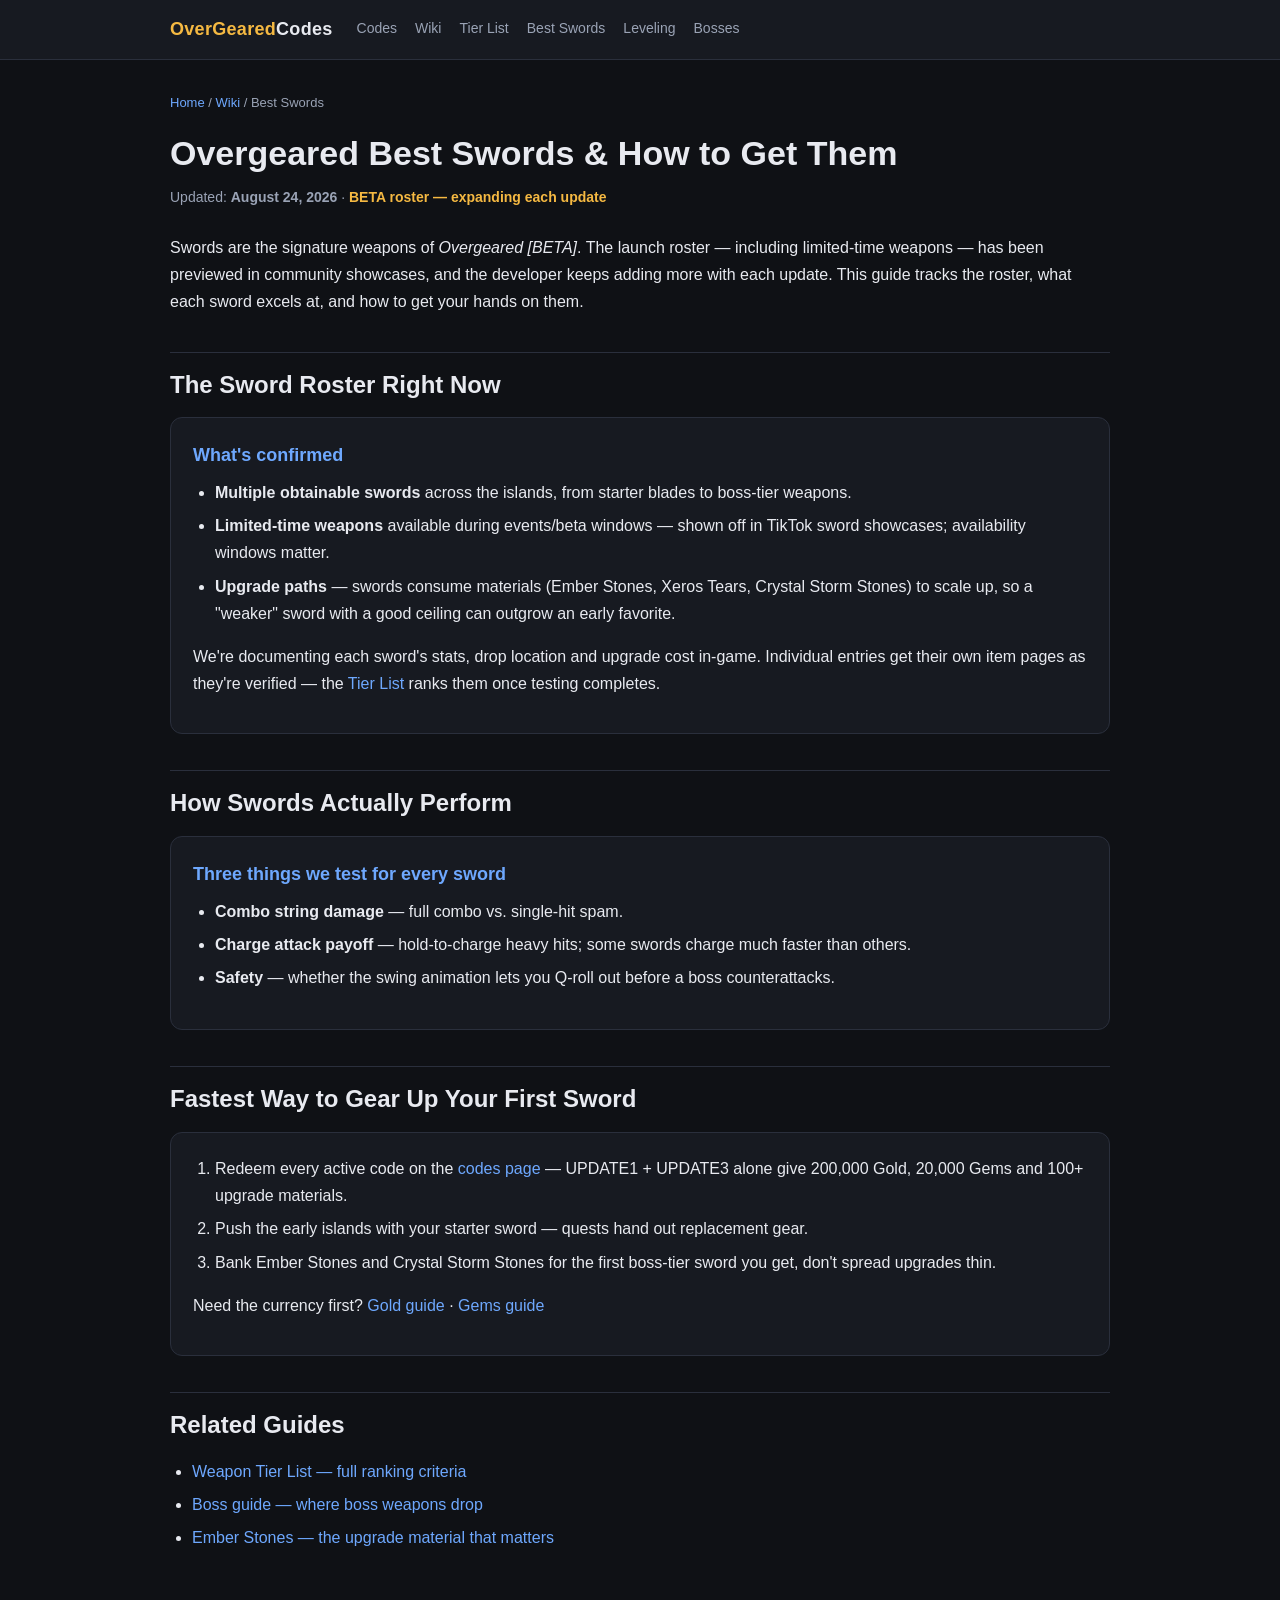
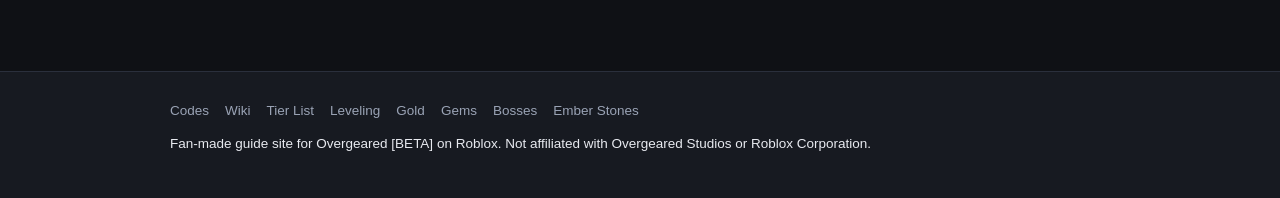
==== best-swords.html @ c85db1fd "overgeared codes site: 9 pages, seo optimized" ====
<!DOCTYPE html>
<html lang="en">
<head>
  <meta charset="UTF-8">
  <meta name="viewport" content="width=device-width, initial-scale=1.0">
  <title>Overgeared Best Swords &amp; How to Get Them (Roblox)</title>
  <meta name="description" content="Guide to the best swords in Overgeared on Roblox: the known weapon roster, limited weapons, what each sword is good at, and how to start collecting them during Beta.">
  <link rel="canonical" href="https://overgeared-site.vercel.app/best-swords.html">
  <link rel="stylesheet" href="style.css">
</head>
<body>
  <header class="site-header">
    <div class="header-inner">
      <a class="brand" href="./index.html">OverGeared<span>Codes</span></a>
      <nav class="nav">
        <a href="./index.html">Codes</a>
        <a href="./wiki.html">Wiki</a>
        <a href="./tier-list.html">Tier List</a>
        <a href="./best-swords.html">Best Swords</a>
        <a href="./leveling-guide.html">Leveling</a>
        <a href="./bosses.html">Bosses</a>
      </nav>
    </div>
  </header>

  <main>
    <p class="breadcrumb"><a href="./index.html">Home</a> / <a href="./wiki.html">Wiki</a> / Best Swords</p>
    <h1>Overgeared Best Swords &amp; How to Get Them</h1>
    <p class="meta-line">Updated: <strong>August 24, 2026</strong> · <span class="status-beta">BETA roster — expanding each update</span></p>

    <p>Swords are the signature weapons of <em>Overgeared [BETA]</em>. The launch roster — including limited-time weapons — has been previewed in community showcases, and the developer keeps adding more with each update. This guide tracks the roster, what each sword excels at, and how to get your hands on them.</p>

    <h2>The Sword Roster Right Now</h2>
    <div class="card">
      <h3>What's confirmed</h3>
      <ul>
        <li><strong>Multiple obtainable swords</strong> across the islands, from starter blades to boss-tier weapons.</li>
        <li><strong>Limited-time weapons</strong> available during events/beta windows — shown off in TikTok sword showcases; availability windows matter.</li>
        <li><strong>Upgrade paths</strong> — swords consume materials (Ember Stones, Xeros Tears, Crystal Storm Stones) to scale up, so a "weaker" sword with a good ceiling can outgrow an early favorite.</li>
      </ul>
      <p>We're documenting each sword's stats, drop location and upgrade cost in-game. Individual entries get their own item pages as they're verified — the <a href="./tier-list.html">Tier List</a> ranks them once testing completes.</p>
    </div>

    <h2>How Swords Actually Perform</h2>
    <div class="card">
      <h3>Three things we test for every sword</h3>
      <ul>
        <li><strong>Combo string damage</strong> — full combo vs. single-hit spam.</li>
        <li><strong>Charge attack payoff</strong> — hold-to-charge heavy hits; some swords charge much faster than others.</li>
        <li><strong>Safety</strong> — whether the swing animation lets you Q-roll out before a boss counterattacks.</li>
      </ul>
    </div>

    <h2>Fastest Way to Gear Up Your First Sword</h2>
    <div class="card">
      <ol>
        <li>Redeem every active code on the <a href="./index.html">codes page</a> — UPDATE1 + UPDATE3 alone give 200,000 Gold, 20,000 Gems and 100+ upgrade materials.</li>
        <li>Push the early islands with your starter sword — quests hand out replacement gear.</li>
        <li>Bank Ember Stones and Crystal Storm Stones for the first boss-tier sword you get, don't spread upgrades thin.</li>
      </ol>
      <p>Need the currency first? <a href="./gold-guide.html">Gold guide</a> · <a href="./gems-guide.html">Gems guide</a></p>
    </div>

    <h2>Related Guides</h2>
    <ul>
      <li><a href="./tier-list.html">Weapon Tier List — full ranking criteria</a></li>
      <li><a href="./bosses.html">Boss guide — where boss weapons drop</a></li>
      <li><a href="./ember-stones.html">Ember Stones — the upgrade material that matters</a></li>
    </ul>
  </main>

  <footer class="site-footer">
    <div class="footer-inner">
      <nav>
        <a href="./index.html">Codes</a>
        <a href="./wiki.html">Wiki</a>
        <a href="./tier-list.html">Tier List</a>
        <a href="./leveling-guide.html">Leveling</a>
        <a href="./gold-guide.html">Gold</a>
        <a href="./gems-guide.html">Gems</a>
        <a href="./bosses.html">Bosses</a>
        <a href="./ember-stones.html">Ember Stones</a>
      </nav>
      <p>Fan-made guide site for Overgeared [BETA] on Roblox. Not affiliated with Overgeared Studios or Roblox Corporation.</p>
    </div>
  </footer>
</body>
</html>
---- style.css ----
/* Overgeared Codes Hub — Roblox fan guide site */
:root {
  --bg: #0f1115;
  --bg-card: #171a21;
  --bg-card-2: #1e222c;
  --border: #2a2f3c;
  --text: #e8eaf0;
  --text-dim: #9aa3b5;
  --accent: #f5b942;
  --accent-2: #6ea8fe;
  --ok: #4ade80;
  --bad: #f87171;
}
* { box-sizing: border-box; margin: 0; padding: 0; }
html { scroll-behavior: smooth; }
body {
  font-family: -apple-system, BlinkMacSystemFont, "Segoe UI", Roboto, "Helvetica Neue", Arial, sans-serif;
  background: var(--bg); color: var(--text); line-height: 1.7;
}
a { color: var(--accent-2); text-decoration: none; }
a:hover { text-decoration: underline; }

/* header */
.site-header { background: var(--bg-card); border-bottom: 1px solid var(--border); position: sticky; top: 0; z-index: 10; }
.header-inner { max-width: 980px; margin: 0 auto; padding: 14px 20px; display: flex; align-items: center; gap: 24px; flex-wrap: wrap; }
.brand { font-weight: 800; font-size: 18px; color: var(--accent); letter-spacing: .3px; }
.brand span { color: var(--text); }
.nav { display: flex; gap: 18px; flex-wrap: wrap; font-size: 14px; }
.nav a { color: var(--text-dim); }
.nav a:hover { color: var(--text); }

/* layout */
main { max-width: 980px; margin: 0 auto; padding: 32px 20px 64px; }
.breadcrumb { font-size: 13px; color: var(--text-dim); margin-bottom: 18px; }
h1 { font-size: 34px; line-height: 1.25; margin-bottom: 12px; }
h2 { font-size: 24px; margin: 36px 0 12px; padding-top: 12px; border-top: 1px solid var(--border); }
h3 { font-size: 18px; margin: 22px 0 8px; color: var(--accent-2); }
p { margin-bottom: 14px; color: var(--text); }
ul, ol { margin: 0 0 16px 22px; }
li { margin-bottom: 6px; }
.meta-line { color: var(--text-dim); font-size: 14px; margin-bottom: 24px; }

/* cards & tables */
.card { background: var(--bg-card); border: 1px solid var(--border); border-radius: 12px; padding: 22px; margin-bottom: 18px; }
.card h2:first-child, .card h3:first-child { margin-top: 0; border-top: none; padding-top: 0; }
table { width: 100%; border-collapse: collapse; font-size: 15px; margin: 10px 0 18px; }
th, td { text-align: left; padding: 10px 12px; border-bottom: 1px solid var(--border); vertical-align: top; }
th { color: var(--text-dim); font-size: 13px; text-transform: uppercase; letter-spacing: .5px; }
.code { font-family: ui-monospace, SFMono-Regular, Menlo, monospace; background: var(--bg-card-2); border: 1px dashed var(--accent); color: var(--accent); padding: 3px 10px; border-radius: 6px; font-weight: 700; }
.status-active { color: var(--ok); font-weight: 700; }
.status-beta { color: var(--accent); font-weight: 700; }
.callout { background: #1a2030; border-left: 4px solid var(--accent-2); padding: 14px 18px; border-radius: 0 8px 8px 0; margin: 16px 0; font-size: 15px; }
.warn { border-left-color: var(--bad); background: #241a1e; }
.tier-s { color: #f5b942; font-weight: 800; }
.tier-a { color: #6ea8fe; font-weight: 800; }
.tier-b { color: #9aa3b5; font-weight: 800; }
.tag { display: inline-block; background: var(--bg-card-2); border: 1px solid var(--border); color: var(--text-dim); border-radius: 20px; padding: 2px 12px; font-size: 12.5px; margin: 0 6px 8px 0; }

/* hub grid */
.hub-grid { display: grid; grid-template-columns: repeat(auto-fill, minmax(270px, 1fr)); gap: 16px; margin-top: 8px; }
.hub-card { background: var(--bg-card); border: 1px solid var(--border); border-radius: 12px; padding: 20px; transition: border-color .15s; }
.hub-card:hover { border-color: var(--accent); }
.hub-card h3 { margin: 0 0 6px; color: var(--text); font-size: 16px; }
.hub-card p { font-size: 14px; color: var(--text-dim); margin: 0; }

/* footer */
.site-footer { border-top: 1px solid var(--border); background: var(--bg-card); margin-top: 40px; }
.footer-inner { max-width: 980px; margin: 0 auto; padding: 28px 20px; font-size: 13.5px; color: var(--text-dim); }
.footer-inner a { color: var(--text-dim); }
.footer-inner nav { margin-bottom: 10px; display: flex; gap: 16px; flex-wrap: wrap; }

@media (max-width: 640px) {
  h1 { font-size: 26px; }
  .header-inner { gap: 12px; }
}
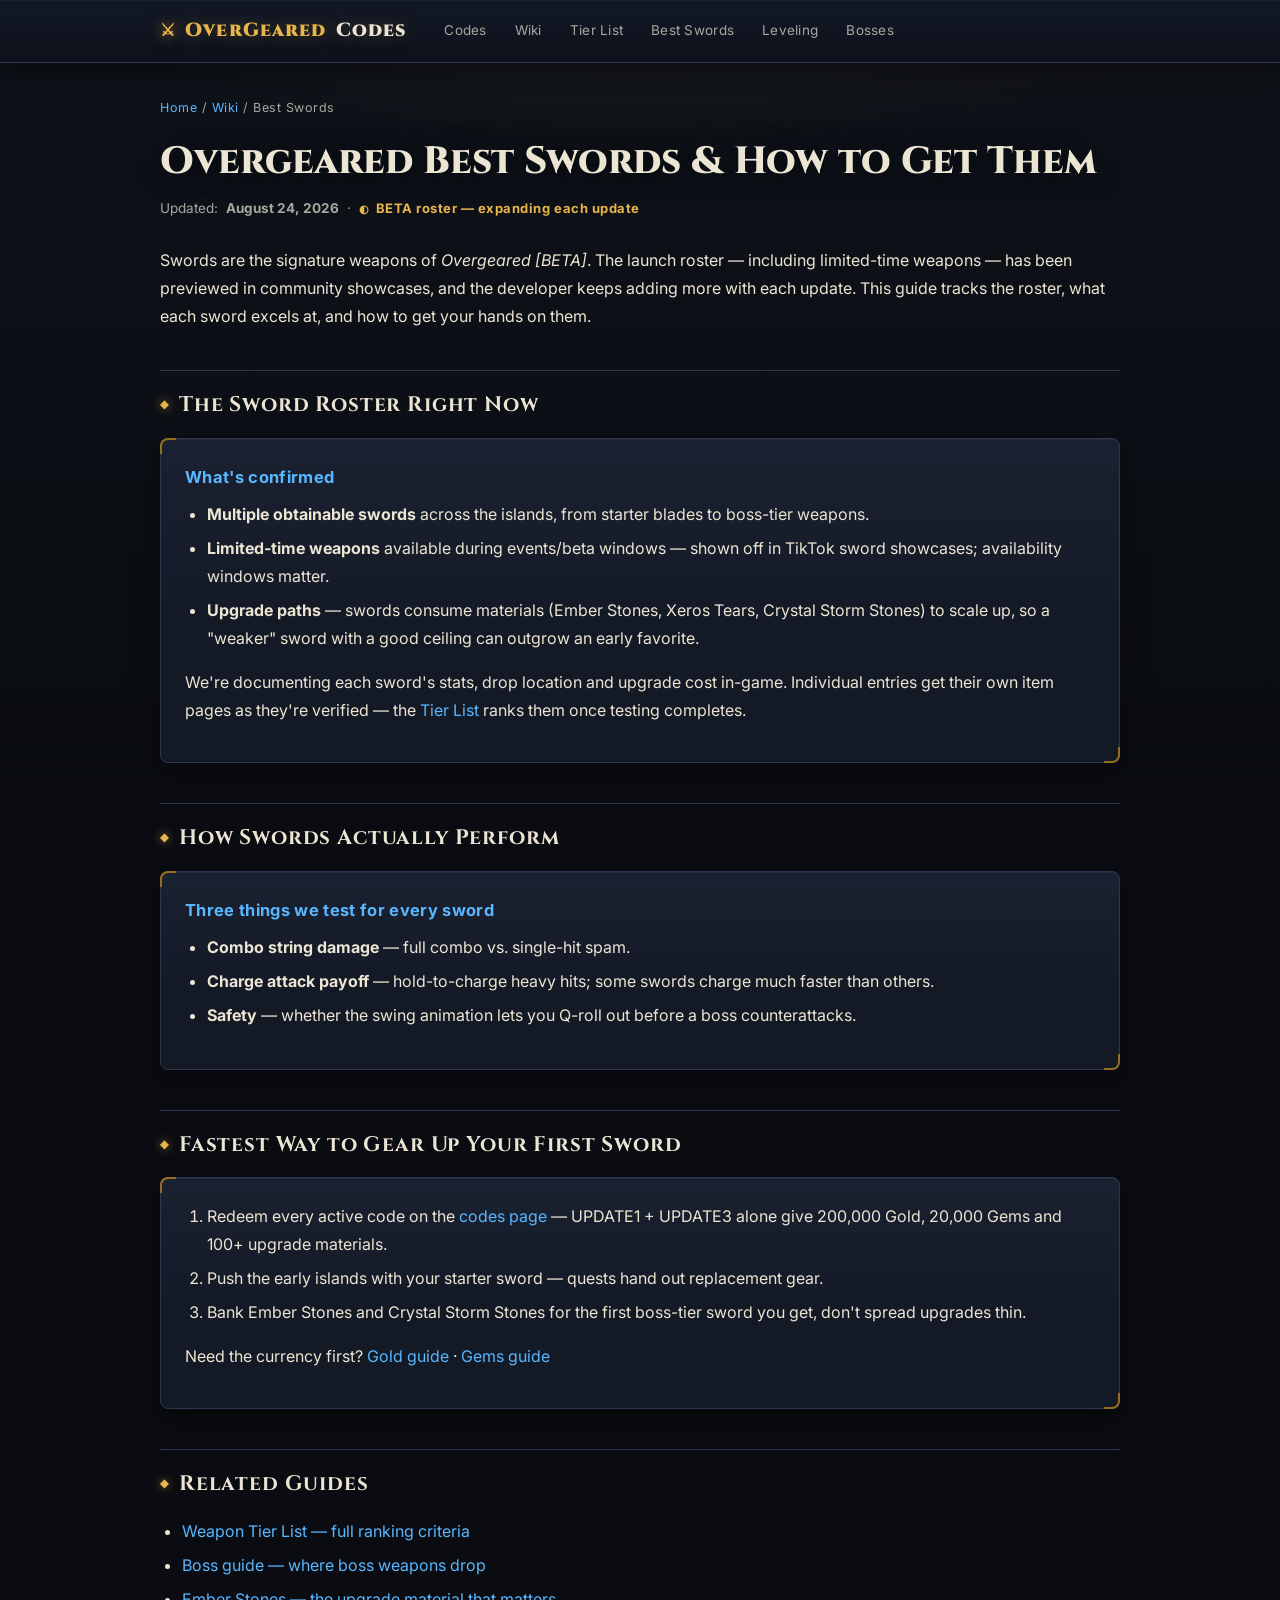
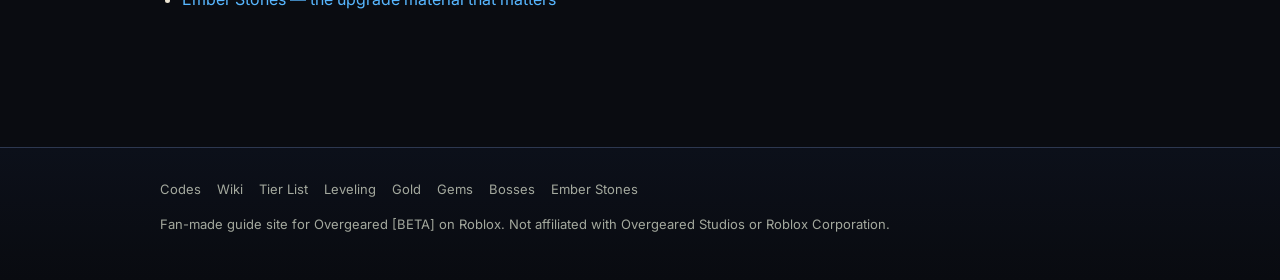
==== commit 90bc5978: "redesign: dark fantasy RPG theme (obsidian/gold, Cinzel display, RPG panels)" ====
--- a/best-swords.html
+++ b/best-swords.html
@@ -6,6 +6,9 @@
   <title>Overgeared Best Swords &amp; How to Get Them (Roblox)</title>
   <meta name="description" content="Guide to the best swords in Overgeared on Roblox: the known weapon roster, limited weapons, what each sword is good at, and how to start collecting them during Beta.">
   <link rel="canonical" href="https://overgeared-site.vercel.app/best-swords.html">
+  <link rel="preconnect" href="https://fonts.googleapis.com">
+  <link rel="preconnect" href="https://fonts.gstatic.com" crossorigin>
+  <link rel="stylesheet" href="https://fonts.googleapis.com/css2?family=Cinzel:wght@700;800;900&family=Inter:wght@400;600;700&display=swap">
   <link rel="stylesheet" href="style.css">
 </head>
 <body>
--- a/style.css
+++ b/style.css
@@ -1,75 +1,207 @@
-/* Overgeared Codes Hub — Roblox fan guide site */
+/* ============================================================
+   Overgeared Codes Hub — Dark Fantasy RPG theme
+   黑曜石 / 鎏金 / 宝石蓝 / 余烬橙 · 统一游戏画风
+   ============================================================ */
 :root {
-  --bg: #0f1115;
-  --bg-card: #171a21;
-  --bg-card-2: #1e222c;
-  --border: #2a2f3c;
-  --text: #e8eaf0;
-  --text-dim: #9aa3b5;
-  --accent: #f5b942;
-  --accent-2: #6ea8fe;
-  --ok: #4ade80;
-  --bad: #f87171;
+  --bg-0: #0a0c11;
+  --bg-1: #0e1219;
+  --panel: #141926;
+  --panel-2: #1a2130;
+  --steel: #2d3850;
+  --steel-hi: #3d4b6a;
+  --gold: #e8b54a;
+  --gold-hi: #ffd97e;
+  --gold-deep: #a97a1e;
+  --ember: #ff6a3d;
+  --gem: #58b7ff;
+  --ink: #ece5d3;
+  --ink-dim: #a4a99e;
+  --ok: #57d98a;
+  --bad: #f07a6a;
+  --font-display: "Cinzel", "Songti SC", serif;
+  --font-body: "Inter", -apple-system, BlinkMacSystemFont, "Segoe UI", "PingFang SC", sans-serif;
+  --font-mono: ui-monospace, SFMono-Regular, Menlo, monospace;
 }
 * { box-sizing: border-box; margin: 0; padding: 0; }
 html { scroll-behavior: smooth; }
+
 body {
-  font-family: -apple-system, BlinkMacSystemFont, "Segoe UI", Roboto, "Helvetica Neue", Arial, sans-serif;
-  background: var(--bg); color: var(--text); line-height: 1.7;
-}
-a { color: var(--accent-2); text-decoration: none; }
-a:hover { text-decoration: underline; }
-
-/* header */
-.site-header { background: var(--bg-card); border-bottom: 1px solid var(--border); position: sticky; top: 0; z-index: 10; }
-.header-inner { max-width: 980px; margin: 0 auto; padding: 14px 20px; display: flex; align-items: center; gap: 24px; flex-wrap: wrap; }
-.brand { font-weight: 800; font-size: 18px; color: var(--accent); letter-spacing: .3px; }
-.brand span { color: var(--text); }
-.nav { display: flex; gap: 18px; flex-wrap: wrap; font-size: 14px; }
-.nav a { color: var(--text-dim); }
-.nav a:hover { color: var(--text); }
-
-/* layout */
-main { max-width: 980px; margin: 0 auto; padding: 32px 20px 64px; }
-.breadcrumb { font-size: 13px; color: var(--text-dim); margin-bottom: 18px; }
-h1 { font-size: 34px; line-height: 1.25; margin-bottom: 12px; }
-h2 { font-size: 24px; margin: 36px 0 12px; padding-top: 12px; border-top: 1px solid var(--border); }
-h3 { font-size: 18px; margin: 22px 0 8px; color: var(--accent-2); }
-p { margin-bottom: 14px; color: var(--text); }
+  font-family: var(--font-body);
+  color: var(--ink);
+  line-height: 1.75;
+  background:
+    radial-gradient(1100px 480px at 50% -140px, rgba(232,181,74,.10), transparent 62%),
+    radial-gradient(900px 420px at 88% -120px, rgba(255,106,61,.05), transparent 60%),
+    linear-gradient(180deg, var(--bg-1), var(--bg-0) 44%);
+  background-color: var(--bg-0);
+  min-height: 100vh;
+}
+
+::selection { background: rgba(232,181,74,.30); }
+a { color: var(--gem); text-decoration: none; }
+a:hover { color: var(--gold-hi); }
+
+/* ---------- 顶栏 ---------- */
+.site-header {
+  background: linear-gradient(180deg, #121826, #0d111b);
+  border-bottom: 1px solid var(--steel);
+  box-shadow: 0 1px 0 rgba(255,255,255,.04) inset, 0 6px 24px rgba(0,0,0,.45);
+  position: sticky; top: 0; z-index: 10;
+}
+.header-inner { max-width: 1000px; margin: 0 auto; padding: 13px 20px; display: flex; align-items: center; gap: 26px; flex-wrap: wrap; }
+.brand {
+  font-family: var(--font-display);
+  font-weight: 900; font-size: 19px; letter-spacing: .06em;
+  color: var(--gold);
+  text-shadow: 0 0 18px rgba(232,181,74,.35);
+  display: flex; align-items: center; gap: 9px;
+}
+.brand::before { content: "⚔"; font-size: 17px; filter: drop-shadow(0 0 6px rgba(232,181,74,.5)); }
+.brand span { color: var(--ink); }
+.brand:hover { color: var(--gold-hi); text-decoration: none; }
+.nav { display: flex; gap: 4px; flex-wrap: wrap; font-size: 13.5px; }
+.nav a {
+  color: var(--ink-dim); padding: 5px 11px; border-radius: 4px;
+  border: 1px solid transparent; letter-spacing: .02em;
+}
+.nav a:hover {
+  color: var(--gold-hi); border-color: var(--steel);
+  background: rgba(232,181,74,.06); text-decoration: none;
+}
+
+/* ---------- 版心 ---------- */
+main { max-width: 1000px; margin: 0 auto; padding: 34px 20px 70px; }
+.breadcrumb { font-size: 12.5px; color: var(--ink-dim); margin-bottom: 20px; letter-spacing: .04em; }
+
+h1 {
+  font-family: var(--font-display);
+  font-weight: 800; font-size: clamp(26px, 4.6vw, 38px);
+  line-height: 1.22; margin-bottom: 12px; color: var(--ink);
+  text-shadow: 0 2px 24px rgba(0,0,0,.6);
+}
+h2 {
+  font-family: var(--font-display);
+  font-weight: 700; font-size: 21px; letter-spacing: .04em;
+  margin: 40px 0 14px; padding-top: 16px;
+  border-top: 1px solid var(--steel);
+  position: relative;
+}
+h2::before {
+  content: "◆"; color: var(--gold); font-size: 11px; vertical-align: 3px;
+  margin-right: 10px; text-shadow: 0 0 10px rgba(232,181,74,.6);
+}
+h3 { font-size: 16.5px; margin: 24px 0 8px; color: var(--gem); font-weight: 700; letter-spacing: .02em; }
+p { margin-bottom: 14px; }
 ul, ol { margin: 0 0 16px 22px; }
 li { margin-bottom: 6px; }
-.meta-line { color: var(--text-dim); font-size: 14px; margin-bottom: 24px; }
-
-/* cards & tables */
-.card { background: var(--bg-card); border: 1px solid var(--border); border-radius: 12px; padding: 22px; margin-bottom: 18px; }
+.meta-line {
+  color: var(--ink-dim); font-size: 13.5px; margin-bottom: 26px;
+  display: flex; align-items: center; gap: 8px; flex-wrap: wrap;
+}
+
+/* ---------- RPG 面板卡片 ---------- */
+.card {
+  position: relative;
+  background: linear-gradient(180deg, var(--panel-2), var(--panel) 58%);
+  border: 1px solid var(--steel);
+  border-radius: 8px;
+  padding: 24px;
+  margin-bottom: 20px;
+  box-shadow:
+    0 1px 0 rgba(255,255,255,.05) inset,
+    0 10px 30px rgba(0,0,0,.35);
+}
+/* 面板四角鎏金包角 */
+.card::before, .card::after {
+  content: ""; position: absolute; width: 14px; height: 14px;
+  border: 2px solid var(--gold-deep); opacity: .85;
+}
+.card::before { top: -1px; left: -1px; border-right: none; border-bottom: none; border-radius: 8px 0 0 0; }
+.card::after  { bottom: -1px; right: -1px; border-left: none; border-top: none; border-radius: 0 0 8px 0; }
 .card h2:first-child, .card h3:first-child { margin-top: 0; border-top: none; padding-top: 0; }
-table { width: 100%; border-collapse: collapse; font-size: 15px; margin: 10px 0 18px; }
-th, td { text-align: left; padding: 10px 12px; border-bottom: 1px solid var(--border); vertical-align: top; }
-th { color: var(--text-dim); font-size: 13px; text-transform: uppercase; letter-spacing: .5px; }
-.code { font-family: ui-monospace, SFMono-Regular, Menlo, monospace; background: var(--bg-card-2); border: 1px dashed var(--accent); color: var(--accent); padding: 3px 10px; border-radius: 6px; font-weight: 700; }
-.status-active { color: var(--ok); font-weight: 700; }
-.status-beta { color: var(--accent); font-weight: 700; }
-.callout { background: #1a2030; border-left: 4px solid var(--accent-2); padding: 14px 18px; border-radius: 0 8px 8px 0; margin: 16px 0; font-size: 15px; }
-.warn { border-left-color: var(--bad); background: #241a1e; }
-.tier-s { color: #f5b942; font-weight: 800; }
-.tier-a { color: #6ea8fe; font-weight: 800; }
-.tier-b { color: #9aa3b5; font-weight: 800; }
-.tag { display: inline-block; background: var(--bg-card-2); border: 1px solid var(--border); color: var(--text-dim); border-radius: 20px; padding: 2px 12px; font-size: 12.5px; margin: 0 6px 8px 0; }
-
-/* hub grid */
-.hub-grid { display: grid; grid-template-columns: repeat(auto-fill, minmax(270px, 1fr)); gap: 16px; margin-top: 8px; }
-.hub-card { background: var(--bg-card); border: 1px solid var(--border); border-radius: 12px; padding: 20px; transition: border-color .15s; }
-.hub-card:hover { border-color: var(--accent); }
-.hub-card h3 { margin: 0 0 6px; color: var(--text); font-size: 16px; }
-.hub-card p { font-size: 14px; color: var(--text-dim); margin: 0; }
-
-/* footer */
-.site-footer { border-top: 1px solid var(--border); background: var(--bg-card); margin-top: 40px; }
-.footer-inner { max-width: 980px; margin: 0 auto; padding: 28px 20px; font-size: 13.5px; color: var(--text-dim); }
-.footer-inner a { color: var(--text-dim); }
-.footer-inner nav { margin-bottom: 10px; display: flex; gap: 16px; flex-wrap: wrap; }
-
-@media (max-width: 640px) {
-  h1 { font-size: 26px; }
-  .header-inner { gap: 12px; }
-}
+
+/* ---------- 表格：装备清单 ---------- */
+table {
+  width: 100%; border-collapse: collapse; font-size: 14.5px;
+  margin: 12px 0 18px; border: 1px solid var(--steel); border-radius: 6px;
+  overflow: hidden;
+}
+th {
+  background: linear-gradient(180deg, #1c2434, #161c2a);
+  color: var(--gold); font-size: 11.5px; text-transform: uppercase;
+  letter-spacing: .12em; text-align: left; padding: 11px 14px;
+  border-bottom: 1px solid var(--steel);
+}
+td { padding: 11px 14px; border-bottom: 1px solid rgba(45,56,80,.55); vertical-align: top; }
+tr:last-child td { border-bottom: none; }
+tbody tr:hover td { background: rgba(232,181,74,.045); }
+
+/* ---------- 兑换码：金装物品 ---------- */
+.code {
+  font-family: var(--font-mono); font-weight: 700; font-size: 13.5px;
+  color: var(--gold-hi); background: linear-gradient(180deg, #2a2413, #1d190d);
+  border: 1px solid var(--gold-deep);
+  padding: 3px 10px; border-radius: 4px; white-space: nowrap;
+  text-shadow: 0 0 8px rgba(255,217,126,.35);
+  box-shadow: 0 0 0 1px rgba(0,0,0,.5), 0 1px 0 rgba(255,217,126,.15) inset;
+}
+.status-active { color: var(--ok); font-weight: 700; font-size: 13px; letter-spacing: .04em; }
+.status-active::before { content: "●"; font-size: 9px; margin-right: 6px; text-shadow: 0 0 8px var(--ok); }
+.status-beta { color: var(--gold); font-weight: 700; font-size: 13px; letter-spacing: .04em; }
+.status-beta::before { content: "◐"; font-size: 11px; margin-right: 6px; }
+
+/* ---------- 任务面板 / 提示 ---------- */
+.callout {
+  background: linear-gradient(180deg, #1a2233, #151c2b);
+  border: 1px solid var(--steel); border-left: 3px solid var(--gem);
+  padding: 16px 20px; border-radius: 0 8px 8px 0; margin: 18px 0; font-size: 14.5px;
+  box-shadow: 0 6px 20px rgba(0,0,0,.3);
+}
+.warn { border-left-color: var(--bad); background: linear-gradient(180deg, #2a1c20, #1e1518); }
+
+/* ---------- 稀有度徽章 ---------- */
+.tier-s, .tier-a, .tier-b {
+  display: inline-block; font-family: var(--font-display); font-weight: 800;
+  font-size: 13px; padding: 1px 12px; border-radius: 3px; letter-spacing: .1em;
+}
+.tier-s { color: #1a1206; background: linear-gradient(180deg, var(--gold-hi), var(--gold)); box-shadow: 0 0 14px rgba(232,181,74,.45); }
+.tier-a { color: #0b1622; background: linear-gradient(180deg, #8ed0ff, var(--gem)); box-shadow: 0 0 12px rgba(88,183,255,.35); }
+.tier-b { color: var(--ink); background: linear-gradient(180deg, var(--steel-hi), var(--steel)); }
+
+.tag {
+  display: inline-block; background: var(--panel-2); border: 1px solid var(--steel);
+  color: var(--ink-dim); border-radius: 20px; padding: 2px 12px; font-size: 12px;
+  margin: 0 6px 8px 0;
+}
+
+/* ---------- Hub 格子：物品槽 ---------- */
+.hub-grid { display: grid; grid-template-columns: repeat(auto-fill, minmax(272px, 1fr)); gap: 16px; margin-top: 10px; }
+.hub-card {
+  background: linear-gradient(180deg, var(--panel-2), var(--panel));
+  border: 1px solid var(--steel); border-radius: 8px; padding: 20px 20px 18px;
+  transition: transform .16s ease, border-color .16s ease, box-shadow .16s ease;
+}
+.hub-card:hover {
+  transform: translateY(-3px);
+  border-color: var(--gold-deep);
+  box-shadow: 0 0 0 1px rgba(232,181,74,.25), 0 14px 30px rgba(0,0,0,.5);
+  text-decoration: none;
+}
+.hub-card h3 { margin: 0 0 6px; color: var(--ink); font-size: 15.5px; font-family: var(--font-display); letter-spacing: .03em; }
+.hub-card p { font-size: 13.5px; color: var(--ink-dim); margin: 0; line-height: 1.6; }
+
+/* ---------- 页脚 ---------- */
+.site-footer { border-top: 1px solid var(--steel); background: linear-gradient(180deg, #0c101a, #090b10); margin-top: 48px; }
+.footer-inner { max-width: 1000px; margin: 0 auto; padding: 30px 20px; font-size: 13px; color: var(--ink-dim); }
+.footer-inner nav { margin-bottom: 12px; display: flex; gap: 16px; flex-wrap: wrap; }
+.footer-inner a { color: var(--ink-dim); }
+.footer-inner a:hover { color: var(--gold); }
+
+/* ---------- 响应式 ---------- */
+@media (max-width: 700px) {
+  h1 { font-size: 25px; }
+  .header-inner { gap: 10px; }
+  .card { padding: 18px; }
+  table { display: block; overflow-x: auto; white-space: nowrap; }
+  td, th { padding: 9px 12px; }
+}
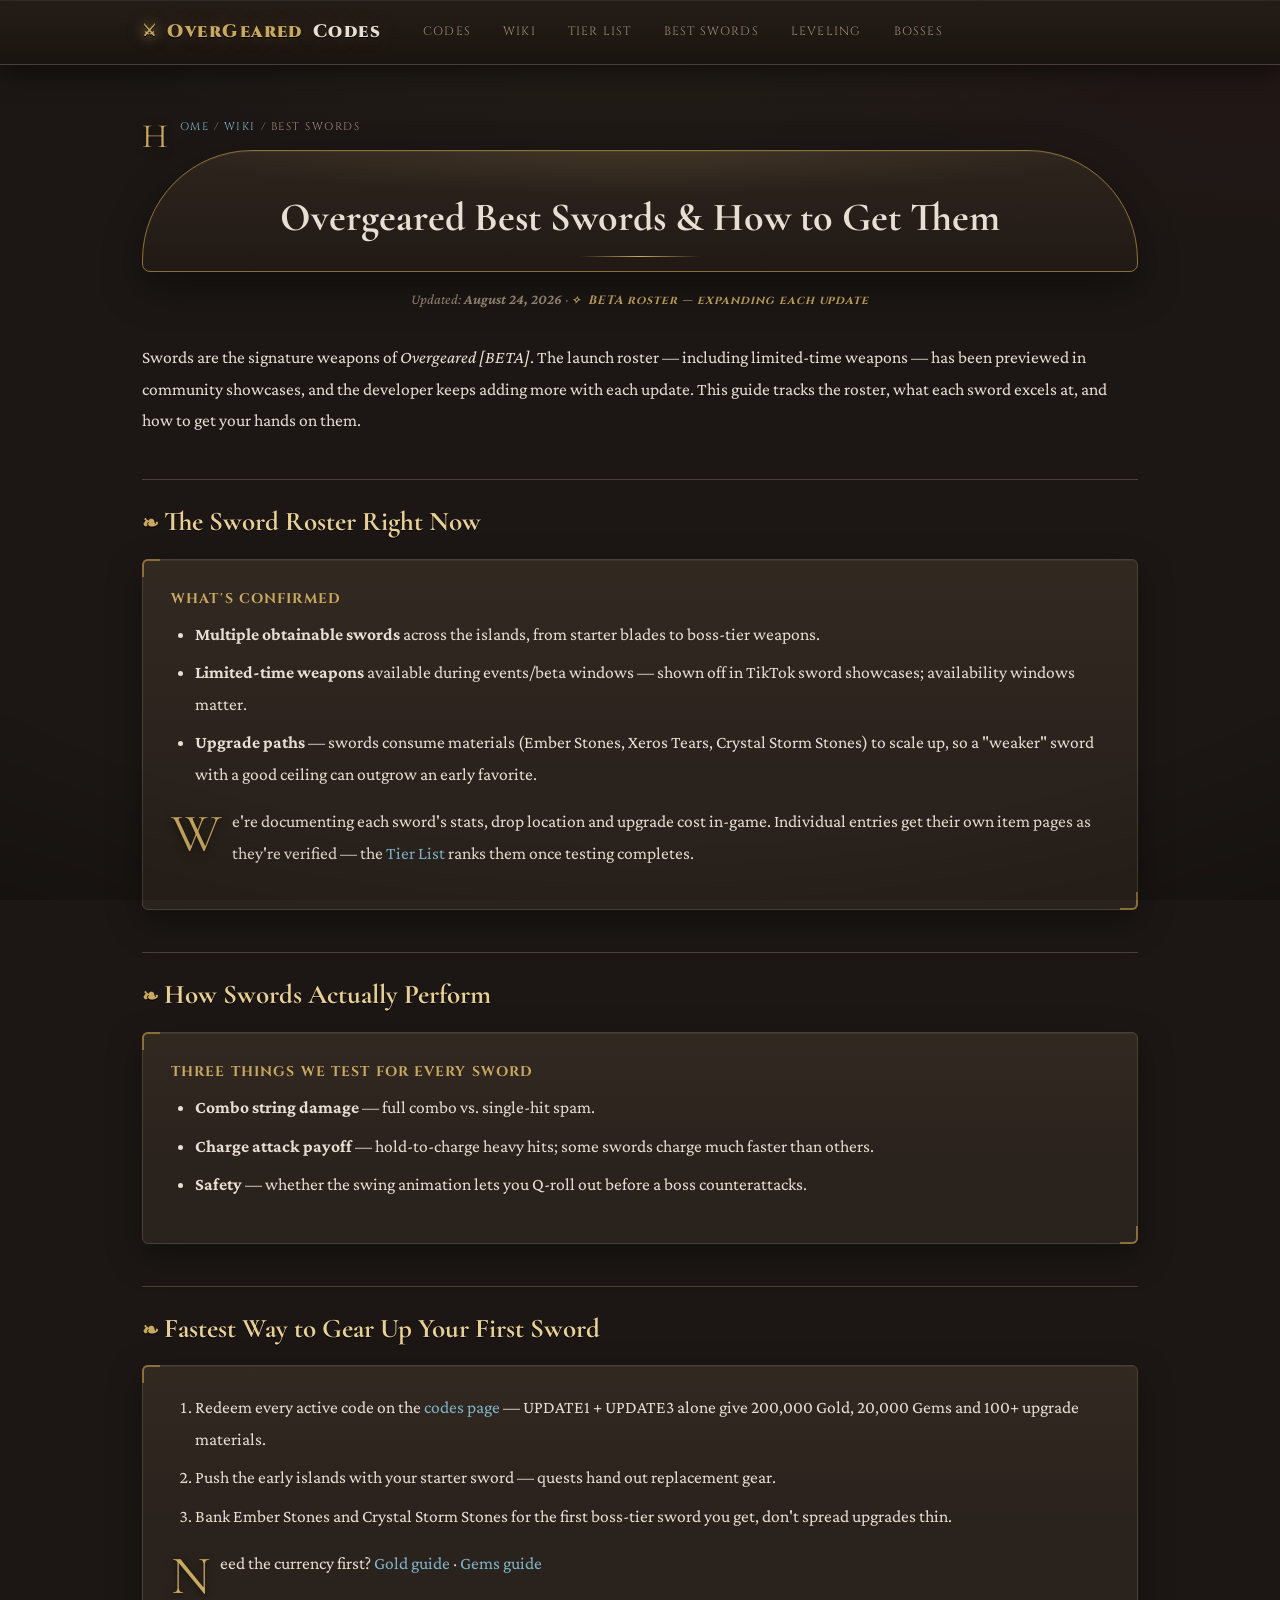
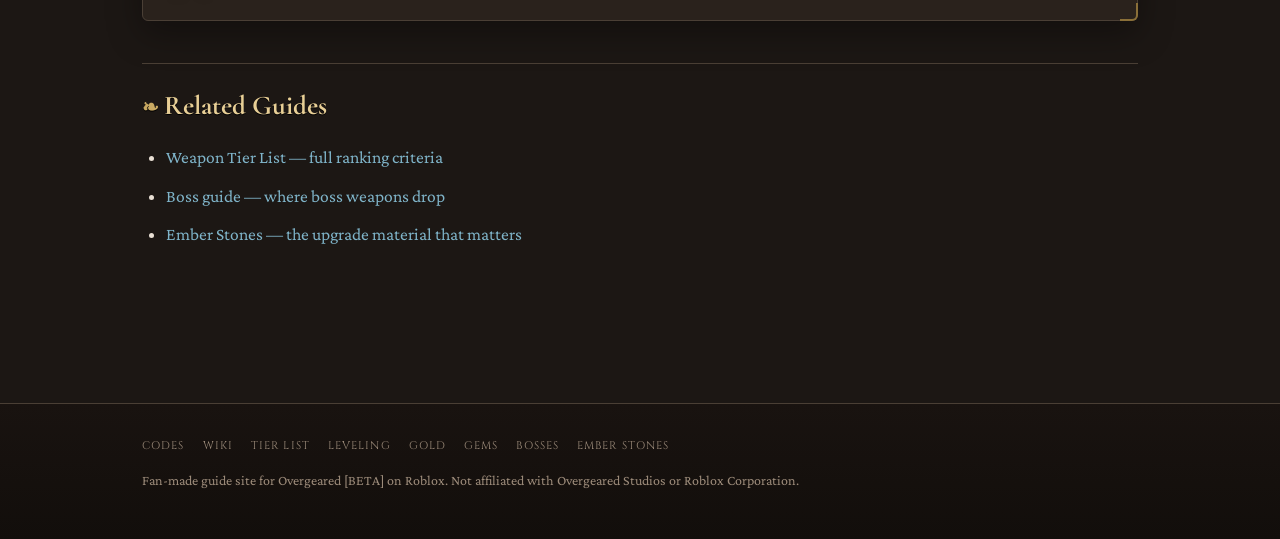
==== commit 4a097329: "redesign v2: adventurer's codex theme - arch hero, crest, wax seal, tome palette (mahogany/brass/par" ====
--- a/best-swords.html
+++ b/best-swords.html
@@ -8,7 +8,7 @@
   <link rel="canonical" href="https://overgeared-site.vercel.app/best-swords.html">
   <link rel="preconnect" href="https://fonts.googleapis.com">
   <link rel="preconnect" href="https://fonts.gstatic.com" crossorigin>
-  <link rel="stylesheet" href="https://fonts.googleapis.com/css2?family=Cinzel:wght@700;800;900&family=Inter:wght@400;600;700&display=swap">
+  <link rel="stylesheet" href="https://fonts.googleapis.com/css2?family=Cormorant+Garamond:wght@600;700&family=Crimson+Pro:wght@400;600&family=Cinzel:wght@600;700;900&family=JetBrains+Mono:wght@700&display=swap">
   <link rel="stylesheet" href="style.css">
 </head>
 <body>
--- a/style.css
+++ b/style.css
@@ -1,207 +1,339 @@
-/* ============================================================
-   Overgeared Codes Hub — Dark Fantasy RPG theme
-   黑曜石 / 鎏金 / 宝石蓝 / 余烬橙 · 统一游戏画风
-   ============================================================ */
+/* ═══════════════════════════════════════════════════════════
+   OVERGEARED CODES · The Adventurer's Codex
+   西方奇幻古卷主题 — 红木 / 橡木 / 羊皮纸 / 黄铜 / 火漆
+   ═══════════════════════════════════════════════════════════ */
 :root {
-  --bg-0: #0a0c11;
-  --bg-1: #0e1219;
-  --panel: #141926;
-  --panel-2: #1a2130;
-  --steel: #2d3850;
-  --steel-hi: #3d4b6a;
-  --gold: #e8b54a;
-  --gold-hi: #ffd97e;
-  --gold-deep: #a97a1e;
-  --ember: #ff6a3d;
-  --gem: #58b7ff;
-  --ink: #ece5d3;
-  --ink-dim: #a4a99e;
-  --ok: #57d98a;
-  --bad: #f07a6a;
-  --font-display: "Cinzel", "Songti SC", serif;
-  --font-body: "Inter", -apple-system, BlinkMacSystemFont, "Segoe UI", "PingFang SC", sans-serif;
-  --font-mono: ui-monospace, SFMono-Regular, Menlo, monospace;
+  --bg: #1C1714;            /* mahogany 红木 */
+  --bg-alt: #251E19;        /* oak 橡木 */
+  --panel: #2a221c;
+  --panel-2: #322921;
+  --fg: #E8DFD4;            /* parchment 羊皮纸 */
+  --muted: #3D332B;
+  --muted-fg: #9C8B7A;
+  --border: #4A3F35;
+  --brass: #C9A962;         /* 黄铜 */
+  --brass-hi: #E8CF96;
+  --brass-deep: #8a6f38;
+  --crimson: #8B2635;       /* 火漆红 */
+  --gem: #7FB4C9;
+  --ok: #8FBF7F;
+  --bad: #C46A5A;
+  --font-heading: "Cormorant Garamond", "Songti SC", serif;
+  --font-body: "Crimson Pro", "Songti SC", Georgia, serif;
+  --font-label: "Cinzel", "Songti SC", serif;
+  --font-mono: "JetBrains Mono", ui-monospace, Menlo, monospace;
 }
 * { box-sizing: border-box; margin: 0; padding: 0; }
 html { scroll-behavior: smooth; }
 
 body {
   font-family: var(--font-body);
-  color: var(--ink);
-  line-height: 1.75;
+  font-size: 17.5px;
+  color: var(--fg);
+  line-height: 1.8;
   background:
-    radial-gradient(1100px 480px at 50% -140px, rgba(232,181,74,.10), transparent 62%),
-    radial-gradient(900px 420px at 88% -120px, rgba(255,106,61,.05), transparent 60%),
-    linear-gradient(180deg, var(--bg-1), var(--bg-0) 44%);
-  background-color: var(--bg-0);
+    radial-gradient(1200px 500px at 50% -160px, rgba(201,169,98,.13), transparent 65%),
+    radial-gradient(900px 500px at 100% 0, rgba(139,38,53,.07), transparent 55%),
+    var(--bg);
   min-height: 100vh;
 }
-
-::selection { background: rgba(232,181,74,.30); }
+/* 古卷暗角 vignette */
+body::after {
+  content: ""; position: fixed; inset: 0; pointer-events: none; z-index: 99;
+  background: radial-gradient(120% 90% at 50% 40%, transparent 60%, rgba(0,0,0,.42) 100%);
+}
+::selection { background: rgba(201,169,98,.35); }
+
 a { color: var(--gem); text-decoration: none; }
-a:hover { color: var(--gold-hi); }
-
-/* ---------- 顶栏 ---------- */
+a:hover { color: var(--brass-hi); }
+a:focus-visible, .btn:focus-visible, .nav a:focus-visible {
+  outline: 2px solid var(--brass); outline-offset: 3px; border-radius: 4px;
+}
+
+/* ─────────── 顶栏 ─────────── */
 .site-header {
-  background: linear-gradient(180deg, #121826, #0d111b);
-  border-bottom: 1px solid var(--steel);
-  box-shadow: 0 1px 0 rgba(255,255,255,.04) inset, 0 6px 24px rgba(0,0,0,.45);
-  position: sticky; top: 0; z-index: 10;
-}
-.header-inner { max-width: 1000px; margin: 0 auto; padding: 13px 20px; display: flex; align-items: center; gap: 26px; flex-wrap: wrap; }
+  background: linear-gradient(180deg, #241d17, #1a1410);
+  border-bottom: 1px solid var(--border);
+  box-shadow: 0 1px 0 rgba(232,207,150,.07) inset, 0 8px 26px rgba(0,0,0,.5);
+  position: sticky; top: 0; z-index: 20;
+}
+.header-inner { max-width: 1040px; margin: 0 auto; padding: 14px 22px; display: flex; align-items: center; gap: 28px; flex-wrap: wrap; }
 .brand {
-  font-family: var(--font-display);
-  font-weight: 900; font-size: 19px; letter-spacing: .06em;
-  color: var(--gold);
-  text-shadow: 0 0 18px rgba(232,181,74,.35);
-  display: flex; align-items: center; gap: 9px;
-}
-.brand::before { content: "⚔"; font-size: 17px; filter: drop-shadow(0 0 6px rgba(232,181,74,.5)); }
-.brand span { color: var(--ink); }
-.brand:hover { color: var(--gold-hi); text-decoration: none; }
-.nav { display: flex; gap: 4px; flex-wrap: wrap; font-size: 13.5px; }
-.nav a {
-  color: var(--ink-dim); padding: 5px 11px; border-radius: 4px;
-  border: 1px solid transparent; letter-spacing: .02em;
-}
-.nav a:hover {
-  color: var(--gold-hi); border-color: var(--steel);
-  background: rgba(232,181,74,.06); text-decoration: none;
-}
-
-/* ---------- 版心 ---------- */
-main { max-width: 1000px; margin: 0 auto; padding: 34px 20px 70px; }
-.breadcrumb { font-size: 12.5px; color: var(--ink-dim); margin-bottom: 20px; letter-spacing: .04em; }
-
-h1 {
-  font-family: var(--font-display);
-  font-weight: 800; font-size: clamp(26px, 4.6vw, 38px);
-  line-height: 1.22; margin-bottom: 12px; color: var(--ink);
-  text-shadow: 0 2px 24px rgba(0,0,0,.6);
-}
+  font-family: var(--font-label); font-weight: 900; font-size: 18px;
+  letter-spacing: .08em; color: var(--brass);
+  text-shadow: 0 1px 0 #000, 0 0 22px rgba(201,169,98,.3);
+  display: flex; align-items: center; gap: 10px;
+}
+.brand::before { content: "⚔"; font-size: 16px; filter: drop-shadow(0 0 6px rgba(201,169,98,.6)); }
+.brand span { color: var(--fg); }
+.brand:hover { color: var(--brass-hi); }
+.nav { display: flex; gap: 4px; flex-wrap: wrap; font-family: var(--font-label); font-size: 12px; letter-spacing: .1em; }
+.nav a { color: var(--muted-fg); padding: 6px 13px; border: 1px solid transparent; border-radius: 3px; text-transform: uppercase; }
+.nav a:hover { color: var(--brass-hi); border-color: var(--border); background: rgba(201,169,98,.07); }
+
+/* ─────────── HERO 拱顶大屏 ─────────── */
+.hero {
+  margin: 34px auto 10px;
+  max-width: 1040px; padding: 0 22px;
+}
+.hero-inner {
+  position: relative;
+  text-align: center;
+  padding: 66px 30px 54px;
+  border: 1px solid var(--brass-deep);
+  border-radius: 160px 160px 10px 10px;      /* 拱门顶 */
+  background:
+    radial-gradient(85% 70% at 50% 0%, rgba(201,169,98,.14), transparent 60%),
+    radial-gradient(60% 55% at 50% 100%, rgba(139,38,53,.10), transparent 65%),
+    linear-gradient(180deg, #2d241d, #221b15);
+  box-shadow:
+    0 1px 0 rgba(232,207,150,.10) inset,
+    0 24px 60px rgba(0,0,0,.55);
+  overflow: hidden;
+}
+/* 拱顶内圈细线 */
+.hero-inner::before {
+  content: ""; position: absolute; inset: 9px;
+  border: 1px solid rgba(201,169,98,.28);
+  border-radius: 150px 150px 6px 6px;
+  pointer-events: none;
+}
+.hero-crest { margin-bottom: 10px; filter: drop-shadow(0 4px 18px rgba(201,169,98,.35)); }
+.hero-overline {
+  font-family: var(--font-label); font-size: 11.5px; letter-spacing: .34em;
+  text-transform: uppercase; color: var(--brass); margin-bottom: 14px;
+}
+.hero h1 {
+  font-family: var(--font-heading); font-weight: 700;
+  font-size: clamp(34px, 6vw, 56px); line-height: 1.12;
+  letter-spacing: .01em; margin: 0 0 14px; color: var(--fg);
+  text-shadow: 0 2px 0 #000, 0 6px 34px rgba(0,0,0,.6);
+}
+.hero h1 em { font-style: normal; color: var(--brass); }
+.hero-sub {
+  max-width: 620px; margin: 0 auto 26px; color: var(--muted-fg);
+  font-size: 18px; font-style: italic;
+}
+.hero-cta { display: flex; gap: 14px; justify-content: center; flex-wrap: wrap; margin-bottom: 30px; }
+.hero-stats { display: flex; gap: 46px; justify-content: center; flex-wrap: wrap; }
+.hero-stats div { text-align: center; }
+.hero-stats b {
+  display: block; font-family: var(--font-heading); font-size: 30px;
+  color: var(--brass-hi); line-height: 1.1; text-shadow: 0 0 16px rgba(201,169,98,.3);
+}
+.hero-stats span { font-family: var(--font-label); font-size: 10.5px; letter-spacing: .18em; text-transform: uppercase; color: var(--muted-fg); }
+
+/* 火漆印章 */
+.wax-seal {
+  position: absolute; top: 26px; right: 34px;
+  width: 64px; height: 64px; border-radius: 50%;
+  background: radial-gradient(circle at 34% 30%, #a63a49, var(--crimson) 58%, #5d1622);
+  border: 2px solid rgba(232,207,150,.4);
+  box-shadow: 0 6px 18px rgba(0,0,0,.55), 0 0 0 4px rgba(139,38,53,.25);
+  font-family: var(--font-label); font-weight: 700; font-size: 12px;
+  letter-spacing: .12em; color: #f0dcc0;
+  display: flex; align-items: center; justify-content: center;
+  transform: rotate(9deg);
+}
+
+/* ─────────── 按钮 ─────────── */
+.btn {
+  display: inline-flex; align-items: center; justify-content: center; gap: 8px; cursor: pointer;
+  font-family: var(--font-label); font-size: 13px; font-weight: 700; line-height: 1;
+  letter-spacing: .14em; text-transform: uppercase;
+  padding: 14px 26px; border-radius: 4px;
+  transition: transform .18s ease, box-shadow .18s ease, background .18s ease;
+}
+.btn-brass {
+  color: #241a08;
+  background: linear-gradient(180deg, var(--brass-hi), var(--brass) 55%, #a98b4b);
+  border: 1px solid #6f5828;
+  box-shadow: 0 1px 0 rgba(255,240,200,.5) inset, 0 6px 18px rgba(0,0,0,.45);
+  text-shadow: 0 1px 0 rgba(255,240,200,.45);
+}
+.btn-brass:hover { transform: translateY(-2px); box-shadow: 0 1px 0 rgba(255,240,200,.5) inset, 0 10px 26px rgba(0,0,0,.5), 0 0 24px rgba(201,169,98,.35); color: #241a08; }
+.btn-ghost {
+  color: var(--brass); background: transparent;
+  border: 1px solid var(--brass-deep);
+}
+.btn-ghost:hover { border-color: var(--brass); background: rgba(201,169,98,.08); transform: translateY(-2px); }
+
+/* ─────────── 版心 / 标题 ─────────── */
+main { max-width: 1040px; margin: 0 auto; padding: 26px 22px 80px; }
+.breadcrumb { font-family: var(--font-label); font-size: 11px; letter-spacing: .14em; text-transform: uppercase; color: var(--muted-fg); margin: 26px 0 14px; }
+
+/* 内页：拱形页眉横幅（不改动 HTML，直接把 h1 做成拱顶碑牌） */
+main > h1 {
+  font-family: var(--font-heading); font-weight: 700;
+  font-size: clamp(27px, 4.4vw, 40px); line-height: 1.2;
+  padding: 42px 34px 30px; margin: 0 0 14px;
+  text-align: center;
+  border: 1px solid var(--brass-deep);
+  border-radius: 110px 110px 8px 8px;
+  background:
+    radial-gradient(80% 60% at 50% 0%, rgba(201,169,98,.12), transparent 60%),
+    linear-gradient(180deg, #2d241d, #211a14);
+  box-shadow: 0 1px 0 rgba(232,207,150,.08) inset, 0 16px 40px rgba(0,0,0,.4);
+  position: relative;
+}
+main > h1::after {
+  content: ""; position: absolute; left: 50%; bottom: 14px; transform: translateX(-50%);
+  width: 120px; height: 1px;
+  background: linear-gradient(90deg, transparent, var(--brass), transparent);
+}
+main > h1 + .meta-line { text-align: center; margin-bottom: 30px; }
+
 h2 {
-  font-family: var(--font-display);
-  font-weight: 700; font-size: 21px; letter-spacing: .04em;
-  margin: 40px 0 14px; padding-top: 16px;
-  border-top: 1px solid var(--steel);
-  position: relative;
-}
-h2::before {
-  content: "◆"; color: var(--gold); font-size: 11px; vertical-align: 3px;
-  margin-right: 10px; text-shadow: 0 0 10px rgba(232,181,74,.6);
-}
-h3 { font-size: 16.5px; margin: 24px 0 8px; color: var(--gem); font-weight: 700; letter-spacing: .02em; }
+  font-family: var(--font-heading); font-weight: 700; font-size: 27px;
+  margin: 42px 0 12px; padding-top: 18px; border-top: 1px solid var(--border);
+  color: var(--brass-hi);
+  text-shadow: 0 1px 0 #000;
+}
+h2::before { content: "❧ "; color: var(--brass); font-size: 20px; }
+h3 { font-family: var(--font-label); font-size: 14px; font-weight: 700; letter-spacing: .08em; margin: 24px 0 8px; color: var(--brass); text-transform: uppercase; }
 p { margin-bottom: 14px; }
-ul, ol { margin: 0 0 16px 22px; }
-li { margin-bottom: 6px; }
-.meta-line {
-  color: var(--ink-dim); font-size: 13.5px; margin-bottom: 26px;
-  display: flex; align-items: center; gap: 8px; flex-wrap: wrap;
-}
-
-/* ---------- RPG 面板卡片 ---------- */
+ul, ol { margin: 0 0 16px 24px; }
+li { margin-bottom: 7px; }
+.meta-line { color: var(--muted-fg); font-size: 14.5px; margin-bottom: 24px; font-style: italic; }
+
+/* 首字下沉 */
+.card > p:first-of-type::first-letter,
+main > p:first-of-type::first-letter {
+  font-family: var(--font-heading); font-size: 3.1em; line-height: .82;
+  float: left; padding: 6px 10px 0 0; color: var(--brass);
+  text-shadow: 0 2px 8px rgba(0,0,0,.6);
+}
+
+/* ─────────── 古卷卡片 ─────────── */
 .card {
   position: relative;
-  background: linear-gradient(180deg, var(--panel-2), var(--panel) 58%);
-  border: 1px solid var(--steel);
-  border-radius: 8px;
-  padding: 24px;
-  margin-bottom: 20px;
-  box-shadow:
-    0 1px 0 rgba(255,255,255,.05) inset,
-    0 10px 30px rgba(0,0,0,.35);
-}
-/* 面板四角鎏金包角 */
+  background: linear-gradient(180deg, var(--panel-2), var(--panel) 60%);
+  border: 1px solid var(--border);
+  border-radius: 6px;
+  padding: 26px 28px;
+  margin-bottom: 22px;
+  box-shadow: 0 1px 0 rgba(232,207,150,.06) inset, 0 12px 34px rgba(0,0,0,.35);
+}
 .card::before, .card::after {
-  content: ""; position: absolute; width: 14px; height: 14px;
-  border: 2px solid var(--gold-deep); opacity: .85;
-}
-.card::before { top: -1px; left: -1px; border-right: none; border-bottom: none; border-radius: 8px 0 0 0; }
-.card::after  { bottom: -1px; right: -1px; border-left: none; border-top: none; border-radius: 0 0 8px 0; }
+  content: ""; position: absolute; width: 16px; height: 16px;
+  border: 2px solid var(--brass-deep);
+}
+.card::before { top: -1px; left: -1px; border-right: none; border-bottom: none; border-radius: 6px 0 0 0; }
+.card::after  { bottom: -1px; right: -1px; border-left: none; border-top: none; border-radius: 0 0 6px 0; }
 .card h2:first-child, .card h3:first-child { margin-top: 0; border-top: none; padding-top: 0; }
 
-/* ---------- 表格：装备清单 ---------- */
+/* 章节纹饰标题（首页 Explore 用） */
+.section-orn {
+  text-align: center; border-top: none !important; padding-top: 8px !important;
+  display: flex; align-items: center; gap: 18px; margin-top: 48px;
+}
+.section-orn::before { content: ""; }
+.section-orn::after {
+  content: ""; order: 3; flex: 1; height: 1px;
+  background: linear-gradient(90deg, transparent, var(--brass-deep));
+}
+.section-orn { justify-content: center; }
+.section-orn-text { display: flex; align-items: center; gap: 18px; flex: 1; }
+.section-orn::before {
+  content: ""; flex: 1; height: 1px; order: 0;
+  background: linear-gradient(90deg, var(--brass-deep), transparent);
+}
+
+/* ─────────── 表格 ─────────── */
 table {
-  width: 100%; border-collapse: collapse; font-size: 14.5px;
-  margin: 12px 0 18px; border: 1px solid var(--steel); border-radius: 6px;
-  overflow: hidden;
+  width: 100%; border-collapse: collapse; font-size: 16px;
+  margin: 14px 0 18px; border: 1px solid var(--border);
+  background: rgba(0,0,0,.16);
 }
 th {
-  background: linear-gradient(180deg, #1c2434, #161c2a);
-  color: var(--gold); font-size: 11.5px; text-transform: uppercase;
-  letter-spacing: .12em; text-align: left; padding: 11px 14px;
-  border-bottom: 1px solid var(--steel);
-}
-td { padding: 11px 14px; border-bottom: 1px solid rgba(45,56,80,.55); vertical-align: top; }
+  font-family: var(--font-label); font-size: 11px; letter-spacing: .16em;
+  text-transform: uppercase; color: var(--brass); text-align: left;
+  padding: 12px 15px; background: linear-gradient(180deg, #342a21, #291f18);
+  border-bottom: 1px solid var(--brass-deep);
+}
+td { padding: 12px 15px; border-bottom: 1px solid rgba(74,63,53,.6); vertical-align: top; }
 tr:last-child td { border-bottom: none; }
-tbody tr:hover td { background: rgba(232,181,74,.045); }
-
-/* ---------- 兑换码：金装物品 ---------- */
+tbody tr:hover td, table tr:hover td { background: rgba(201,169,98,.05); }
+
+/* ─────────── 兑换码铜牌 ─────────── */
 .code {
   font-family: var(--font-mono); font-weight: 700; font-size: 13.5px;
-  color: var(--gold-hi); background: linear-gradient(180deg, #2a2413, #1d190d);
-  border: 1px solid var(--gold-deep);
-  padding: 3px 10px; border-radius: 4px; white-space: nowrap;
-  text-shadow: 0 0 8px rgba(255,217,126,.35);
-  box-shadow: 0 0 0 1px rgba(0,0,0,.5), 0 1px 0 rgba(255,217,126,.15) inset;
-}
-.status-active { color: var(--ok); font-weight: 700; font-size: 13px; letter-spacing: .04em; }
-.status-active::before { content: "●"; font-size: 9px; margin-right: 6px; text-shadow: 0 0 8px var(--ok); }
-.status-beta { color: var(--gold); font-weight: 700; font-size: 13px; letter-spacing: .04em; }
-.status-beta::before { content: "◐"; font-size: 11px; margin-right: 6px; }
-
-/* ---------- 任务面板 / 提示 ---------- */
+  color: var(--brass-hi); white-space: nowrap;
+  background: linear-gradient(180deg, #3a2f1c, #241c0f);
+  border: 1px solid var(--brass-deep); border-radius: 3px; padding: 4px 11px;
+  text-shadow: 0 0 10px rgba(232,207,150,.35);
+  box-shadow: 0 1px 0 rgba(232,207,150,.14) inset, 0 2px 6px rgba(0,0,0,.5);
+}
+.status-active { color: var(--ok); font-family: var(--font-label); font-weight: 700; font-size: 12px; letter-spacing: .08em; }
+.status-active::before { content: "✦"; margin-right: 7px; font-size: 10px; }
+.status-beta { color: var(--brass); font-family: var(--font-label); font-weight: 700; font-size: 12px; letter-spacing: .08em; }
+.status-beta::before { content: "✧"; margin-right: 7px; font-size: 11px; }
+
+/* ─────────── 任务卷轴提示 ─────────── */
 .callout {
-  background: linear-gradient(180deg, #1a2233, #151c2b);
-  border: 1px solid var(--steel); border-left: 3px solid var(--gem);
-  padding: 16px 20px; border-radius: 0 8px 8px 0; margin: 18px 0; font-size: 14.5px;
-  box-shadow: 0 6px 20px rgba(0,0,0,.3);
-}
-.warn { border-left-color: var(--bad); background: linear-gradient(180deg, #2a1c20, #1e1518); }
-
-/* ---------- 稀有度徽章 ---------- */
+  background: linear-gradient(180deg, #2e261d, #271f18);
+  border: 1px solid var(--border); border-left: 3px solid var(--gem);
+  padding: 18px 22px; border-radius: 0 6px 6px 0; margin: 20px 0; font-size: 16.5px;
+  box-shadow: 0 8px 22px rgba(0,0,0,.3);
+}
+.warn { border-left-color: var(--bad); background: linear-gradient(180deg, #32231f, #291d19); }
+.disambig { border-left: 3px solid var(--crimson); padding-left: 16px; color: var(--muted-fg); font-style: italic; }
+
+/* ─────────── 稀有度徽章 ─────────── */
 .tier-s, .tier-a, .tier-b {
-  display: inline-block; font-family: var(--font-display); font-weight: 800;
-  font-size: 13px; padding: 1px 12px; border-radius: 3px; letter-spacing: .1em;
-}
-.tier-s { color: #1a1206; background: linear-gradient(180deg, var(--gold-hi), var(--gold)); box-shadow: 0 0 14px rgba(232,181,74,.45); }
-.tier-a { color: #0b1622; background: linear-gradient(180deg, #8ed0ff, var(--gem)); box-shadow: 0 0 12px rgba(88,183,255,.35); }
-.tier-b { color: var(--ink); background: linear-gradient(180deg, var(--steel-hi), var(--steel)); }
-
-.tag {
-  display: inline-block; background: var(--panel-2); border: 1px solid var(--steel);
-  color: var(--ink-dim); border-radius: 20px; padding: 2px 12px; font-size: 12px;
-  margin: 0 6px 8px 0;
-}
-
-/* ---------- Hub 格子：物品槽 ---------- */
-.hub-grid { display: grid; grid-template-columns: repeat(auto-fill, minmax(272px, 1fr)); gap: 16px; margin-top: 10px; }
+  display: inline-block; font-family: var(--font-label); font-weight: 900;
+  font-size: 13px; padding: 2px 14px; border-radius: 2px; letter-spacing: .14em;
+}
+.tier-s { color: #241a08; background: linear-gradient(180deg, var(--brass-hi), var(--brass)); box-shadow: 0 0 16px rgba(201,169,98,.4); }
+.tier-a { color: #0f1c22; background: linear-gradient(180deg, #a9d2e4, var(--gem)); }
+.tier-b { color: var(--fg); background: linear-gradient(180deg, var(--border), var(--muted)); }
+
+.tag { display: inline-block; background: var(--panel-2); border: 1px solid var(--border); color: var(--muted-fg); border-radius: 3px; padding: 2px 12px; font-size: 12.5px; margin: 0 6px 8px 0; font-family: var(--font-label); letter-spacing: .06em; }
+
+/* ─────────── Hub 物品槽 ─────────── */
+.hub-grid { display: grid; grid-template-columns: repeat(auto-fill, minmax(280px, 1fr)); gap: 18px; margin-top: 12px; }
 .hub-card {
+  position: relative;
   background: linear-gradient(180deg, var(--panel-2), var(--panel));
-  border: 1px solid var(--steel); border-radius: 8px; padding: 20px 20px 18px;
-  transition: transform .16s ease, border-color .16s ease, box-shadow .16s ease;
+  border: 1px solid var(--border); border-radius: 5px;
+  padding: 22px 22px 19px;
+  transition: transform .18s ease, border-color .18s ease, box-shadow .18s ease;
+}
+.hub-card::before {
+  content: "❧"; position: absolute; top: 14px; right: 16px;
+  color: var(--brass-deep); font-size: 15px; opacity: .8;
 }
 .hub-card:hover {
   transform: translateY(-3px);
-  border-color: var(--gold-deep);
-  box-shadow: 0 0 0 1px rgba(232,181,74,.25), 0 14px 30px rgba(0,0,0,.5);
-  text-decoration: none;
-}
-.hub-card h3 { margin: 0 0 6px; color: var(--ink); font-size: 15.5px; font-family: var(--font-display); letter-spacing: .03em; }
-.hub-card p { font-size: 13.5px; color: var(--ink-dim); margin: 0; line-height: 1.6; }
-
-/* ---------- 页脚 ---------- */
-.site-footer { border-top: 1px solid var(--steel); background: linear-gradient(180deg, #0c101a, #090b10); margin-top: 48px; }
-.footer-inner { max-width: 1000px; margin: 0 auto; padding: 30px 20px; font-size: 13px; color: var(--ink-dim); }
-.footer-inner nav { margin-bottom: 12px; display: flex; gap: 16px; flex-wrap: wrap; }
-.footer-inner a { color: var(--ink-dim); }
-.footer-inner a:hover { color: var(--gold); }
-
-/* ---------- 响应式 ---------- */
-@media (max-width: 700px) {
-  h1 { font-size: 25px; }
-  .header-inner { gap: 10px; }
-  .card { padding: 18px; }
-  table { display: block; overflow-x: auto; white-space: nowrap; }
-  td, th { padding: 9px 12px; }
-}
+  border-color: var(--brass-deep);
+  box-shadow: 0 0 0 1px rgba(201,169,98,.2), 0 16px 36px rgba(0,0,0,.5);
+}
+.hub-card h3 { margin: 0 0 7px; color: var(--brass-hi); font-size: 15px; }
+.hub-card p { font-size: 15px; color: var(--muted-fg); margin: 0; line-height: 1.65; }
+
+/* ─────────── 页脚 ─────────── */
+.site-footer { border-top: 1px solid var(--border); background: linear-gradient(180deg, #191310, #120e0b); margin-top: 56px; }
+.footer-inner { max-width: 1040px; margin: 0 auto; padding: 32px 22px; font-size: 14px; color: var(--muted-fg); }
+.footer-inner nav { margin-bottom: 12px; display: flex; gap: 18px; flex-wrap: wrap; font-family: var(--font-label); font-size: 11px; letter-spacing: .1em; text-transform: uppercase; }
+.footer-inner a { color: var(--muted-fg); }
+.footer-inner a:hover { color: var(--brass); }
+
+/* ─────────── 动效与无障碍 ─────────── */
+@media (prefers-reduced-motion: reduce) {
+  *, *::before, *::after { transition: none !important; animation: none !important; }
+  html { scroll-behavior: auto; }
+}
+
+/* ─────────── 响应式 ─────────── */
+@media (max-width: 760px) {
+  body { font-size: 16.5px; }
+  .hero { margin-top: 22px; }
+  .hero-inner { padding: 46px 20px 40px; border-radius: 90px 90px 8px 8px; }
+  .wax-seal { width: 50px; height: 50px; top: 18px; right: 16px; font-size: 10px; }
+  .hero-stats { gap: 26px; }
+  .card { padding: 20px 18px; }
+  main > h1 { padding: 32px 18px 24px; border-radius: 70px 70px 8px 8px; }
+  table { display: block; overflow-x: auto; }
+  .header-inner { gap: 12px; }
+  .card > p:first-of-type::first-letter, main > p:first-of-type::first-letter { font-size: 2.6em; }
+}
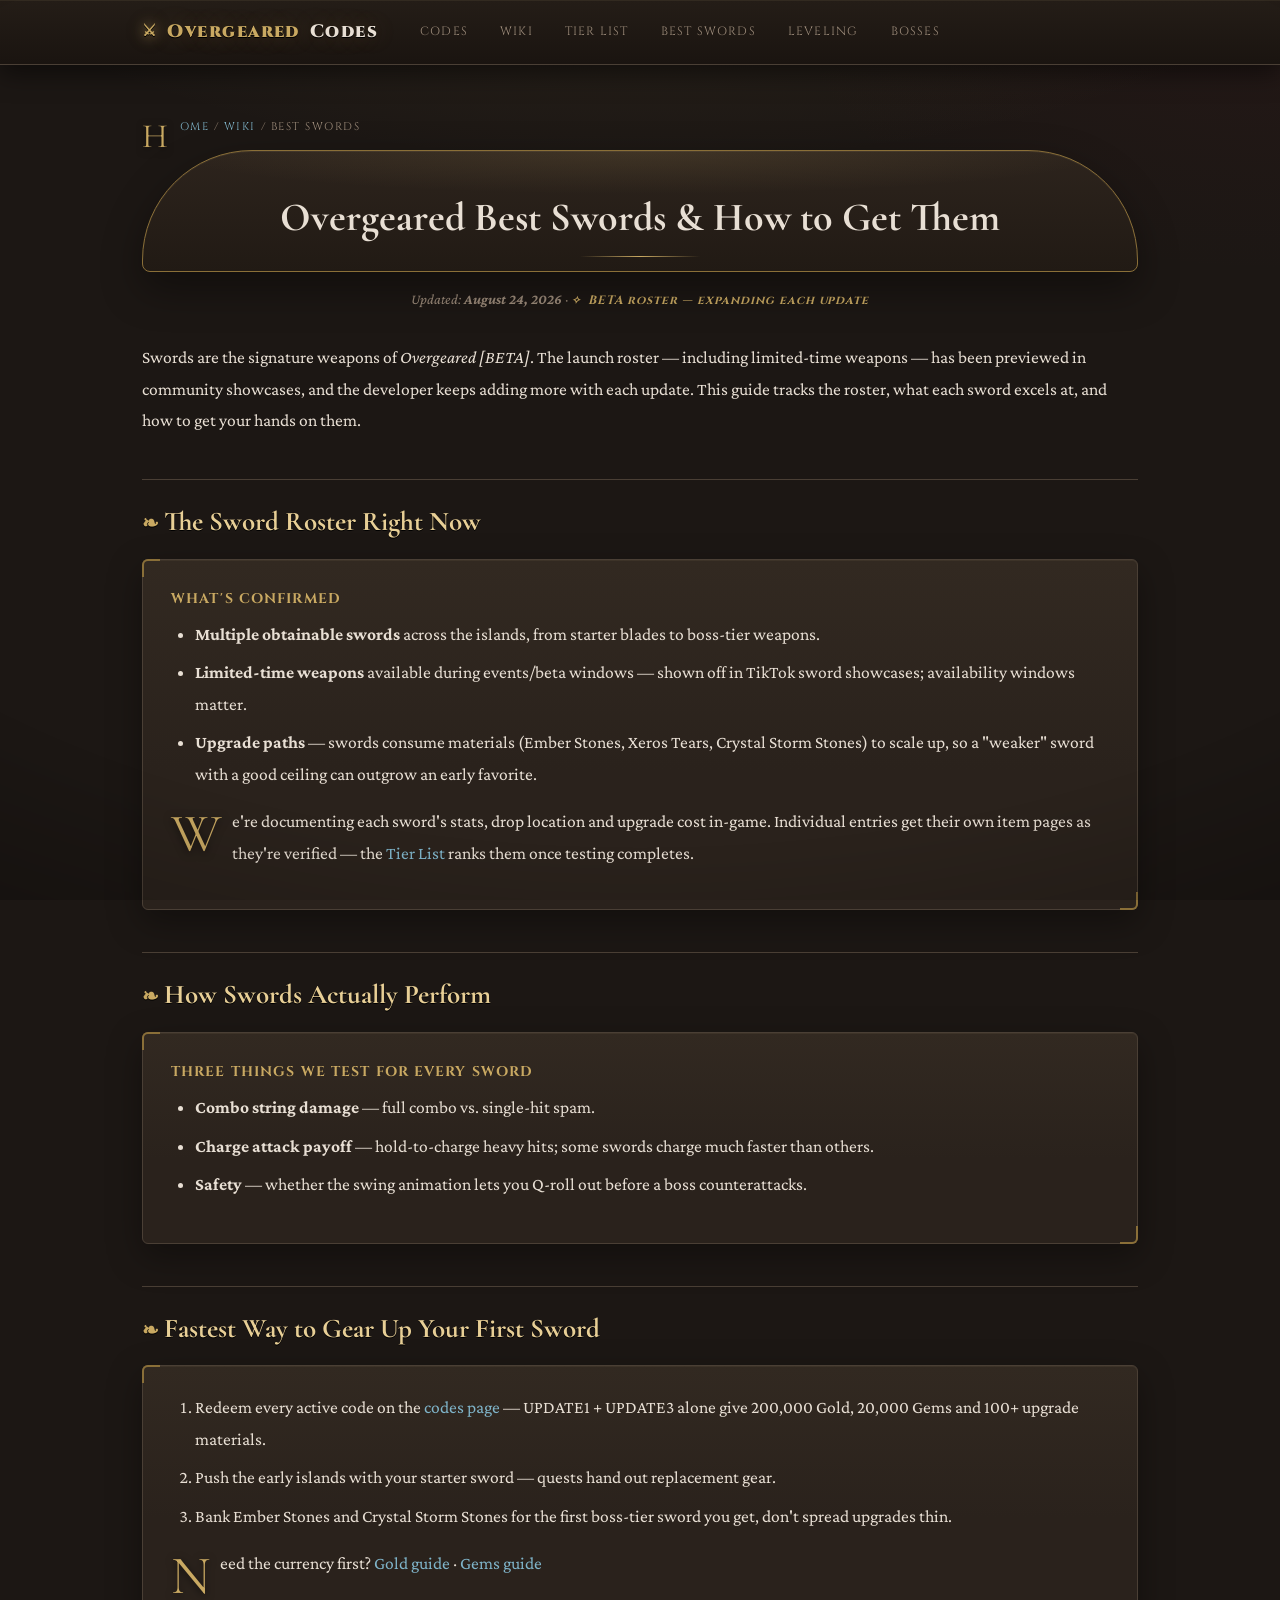
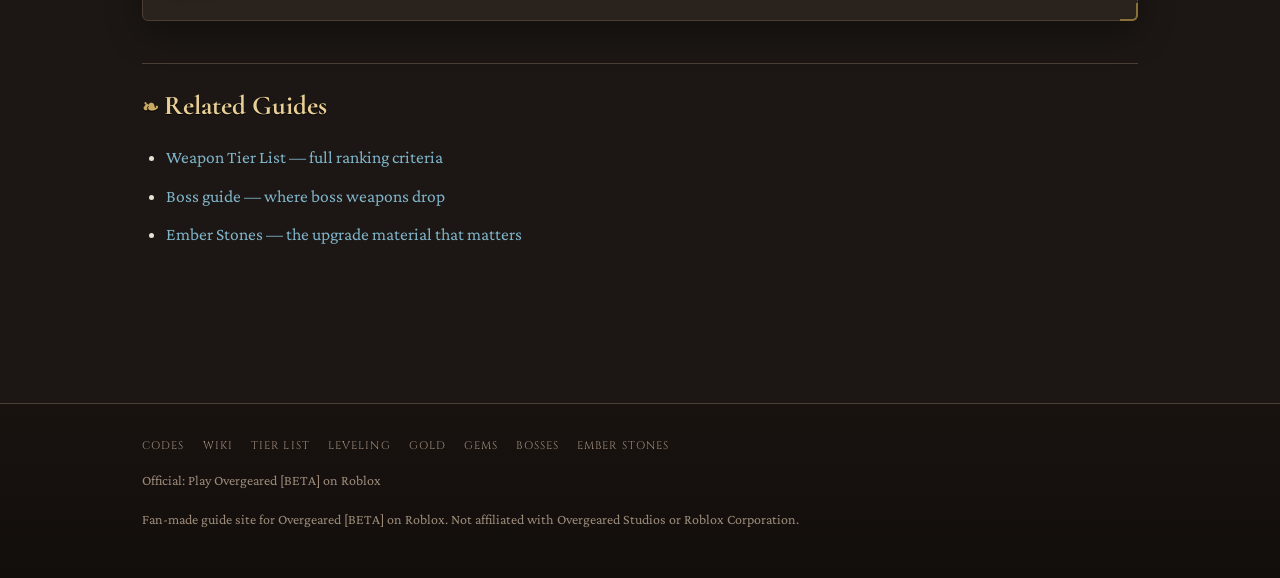
==== commit b6aa759f: "refactor: extract reusable template — framework/config/content layers - build.mjs (zero-dep Node): r" ====
--- a/best-swords.html
+++ b/best-swords.html
@@ -1,20 +1,36 @@
 <!DOCTYPE html>
 <html lang="en">
 <head>
+<!-- Google tag (gtag.js) -->
+<script async src="https://www.googletagmanager.com/gtag/js?id=G-T7TDFSM8E6"></script>
+<script>
+  window.dataLayer = window.dataLayer || [];
+  function gtag(){dataLayer.push(arguments);}
+  gtag('js', new Date());
+
+  gtag('config', 'G-T7TDFSM8E6');
+</script>
   <meta charset="UTF-8">
   <meta name="viewport" content="width=device-width, initial-scale=1.0">
   <title>Overgeared Best Swords &amp; How to Get Them (Roblox)</title>
   <meta name="description" content="Guide to the best swords in Overgeared on Roblox: the known weapon roster, limited weapons, what each sword is good at, and how to start collecting them during Beta.">
+  <meta property="og:type" content="website">
+  <meta property="og:site_name" content="OvergearedCodes">
+  <meta property="og:title" content="Overgeared Best Swords &amp; How to Get Them (Roblox)">
+  <meta property="og:description" content="Guide to the best swords in Overgeared on Roblox: the known weapon roster, limited weapons, what each sword is good at, and how to start collecting them during Beta.">
+  <meta property="og:url" content="https://overgeared-site.vercel.app/best-swords.html">
+  <meta name="twitter:card" content="summary">
   <link rel="canonical" href="https://overgeared-site.vercel.app/best-swords.html">
   <link rel="preconnect" href="https://fonts.googleapis.com">
   <link rel="preconnect" href="https://fonts.gstatic.com" crossorigin>
-  <link rel="stylesheet" href="https://fonts.googleapis.com/css2?family=Cormorant+Garamond:wght@600;700&family=Crimson+Pro:wght@400;600&family=Cinzel:wght@600;700;900&family=JetBrains+Mono:wght@700&display=swap">
+  <link rel="stylesheet" href="https://fonts.googleapis.com/css2?family=Cormorant+Garamond:wght@600;700&amp;family=Crimson+Pro:wght@400;600&amp;family=Cinzel:wght@600;700;900&amp;family=JetBrains+Mono:wght@700&amp;display=swap">
   <link rel="stylesheet" href="style.css">
+  <link rel="stylesheet" href="theme.css">
 </head>
 <body>
   <header class="site-header">
     <div class="header-inner">
-      <a class="brand" href="./index.html">OverGeared<span>Codes</span></a>
+      <a class="brand" href="./index.html">Overgeared<span>Codes</span></a>
       <nav class="nav">
         <a href="./index.html">Codes</a>
         <a href="./wiki.html">Wiki</a>
@@ -25,6 +41,7 @@
       </nav>
     </div>
   </header>
+
 
   <main>
     <p class="breadcrumb"><a href="./index.html">Home</a> / <a href="./wiki.html">Wiki</a> / Best Swords</p>
@@ -70,6 +87,7 @@
       <li><a href="./bosses.html">Boss guide — where boss weapons drop</a></li>
       <li><a href="./ember-stones.html">Ember Stones — the upgrade material that matters</a></li>
     </ul>
+
   </main>
 
   <footer class="site-footer">
@@ -84,6 +102,7 @@
         <a href="./bosses.html">Bosses</a>
         <a href="./ember-stones.html">Ember Stones</a>
       </nav>
+      <p class="official-links">Official: <a href="https://www.roblox.com/games/110225666966515/Overgeared" target="_blank" rel="noopener">Play Overgeared [BETA] on Roblox</a></p>
       <p>Fan-made guide site for Overgeared [BETA] on Roblox. Not affiliated with Overgeared Studios or Roblox Corporation.</p>
     </div>
   </footer>
--- a/style.css
+++ b/style.css
@@ -1,6 +1,7 @@
 /* ═══════════════════════════════════════════════════════════
-   OVERGEARED CODES · The Adventurer's Codex
+   热词游戏站模板 · The Adventurer's Codex（框架层，游戏无关）
    西方奇幻古卷主题 — 红木 / 橡木 / 羊皮纸 / 黄铜 / 火漆
+   默认配色在此，换肤改 site.config.json 的 theme.vars
    ═══════════════════════════════════════════════════════════ */
 :root {
   --bg: #1C1714;            /* mahogany 红木 */
--- a/theme.css
+++ b/theme.css
@@ -0,0 +1,18 @@
+/* GENERATED by build.mjs — 来源 site.config.json 的 theme.vars，改配置重新构建，勿手改 */
+:root {
+  --bg: #1C1714;
+  --bg-alt: #251E19;
+  --panel: #2a221c;
+  --panel-2: #322921;
+  --fg: #E8DFD4;
+  --muted: #3D332B;
+  --muted-fg: #9C8B7A;
+  --border: #4A3F35;
+  --brass: #C9A962;
+  --brass-hi: #E8CF96;
+  --brass-deep: #8a6f38;
+  --crimson: #8B2635;
+  --gem: #7FB4C9;
+  --ok: #8FBF7F;
+  --bad: #C46A5A;
+}
